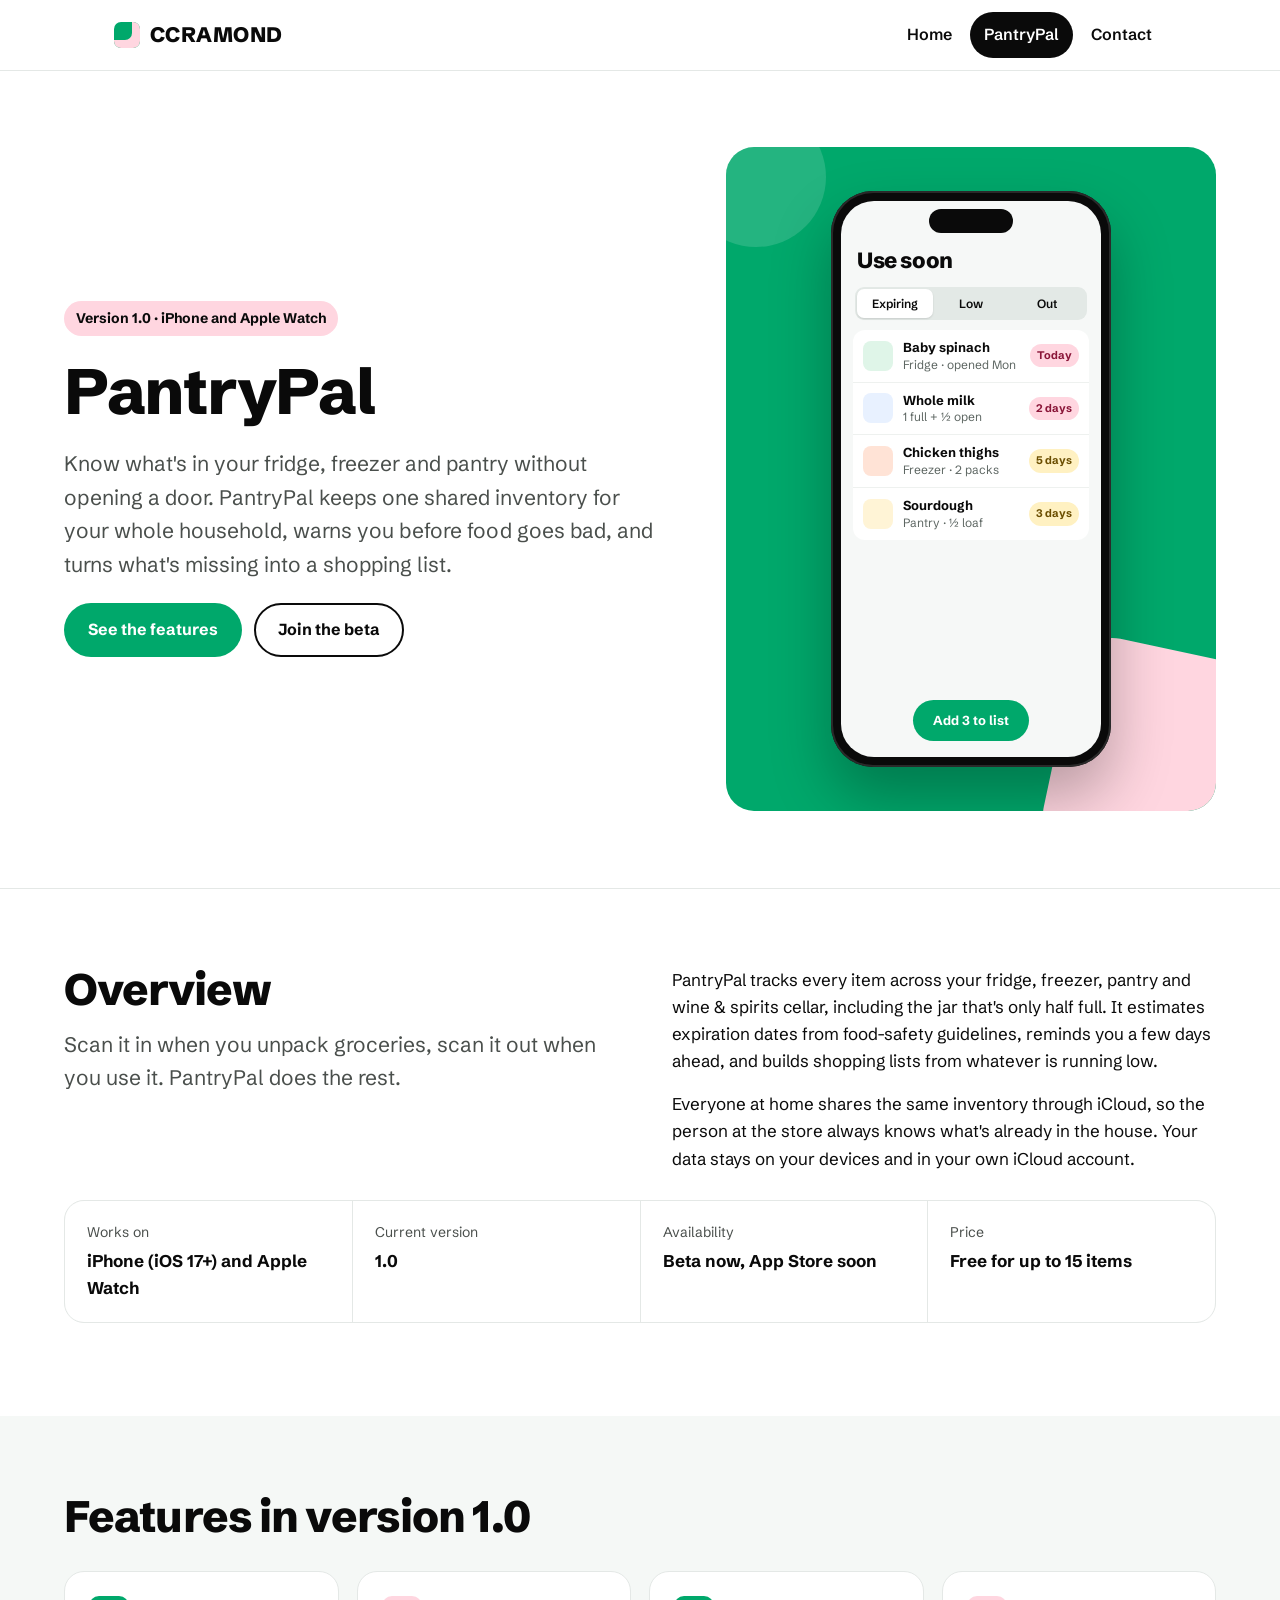
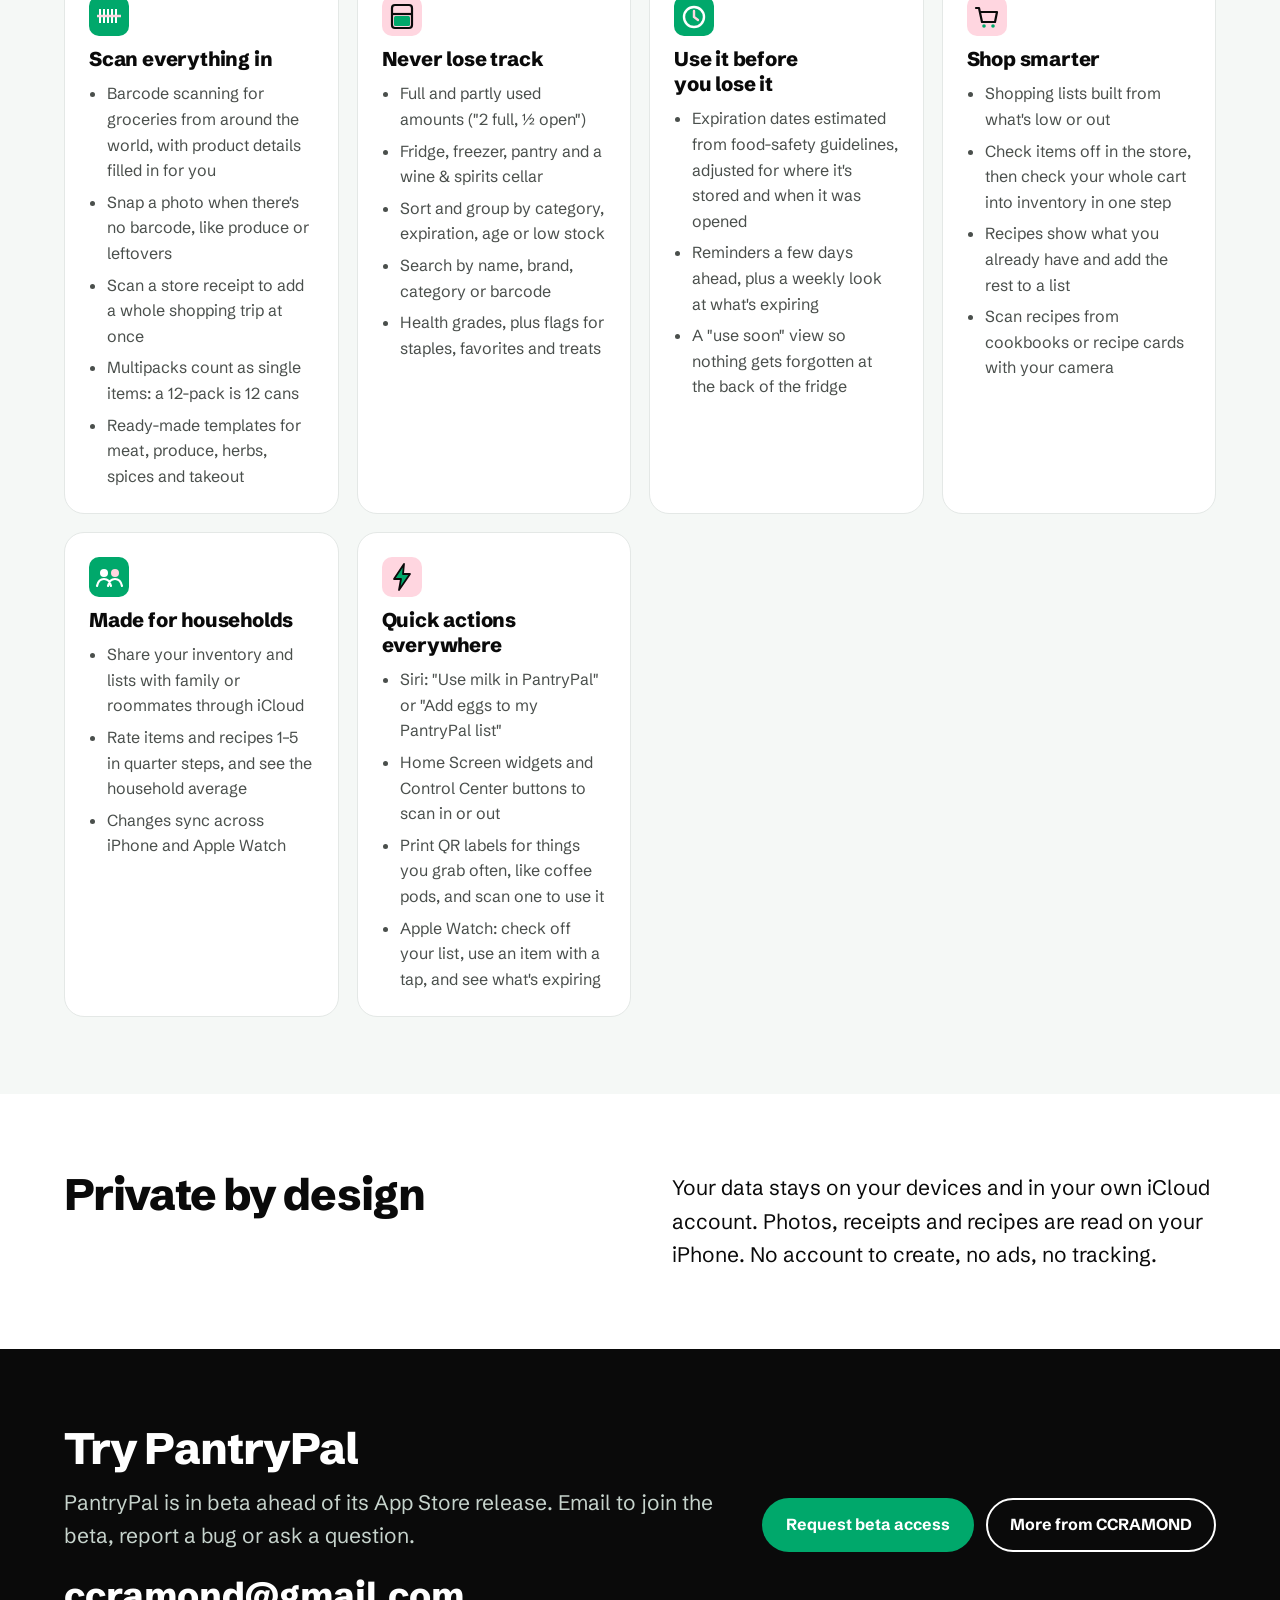
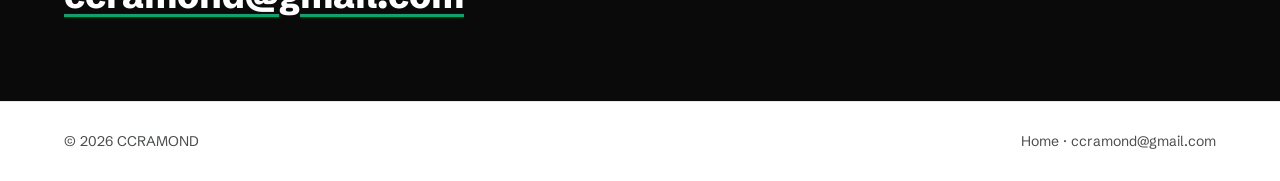
==== pantrypal.html @ 5ffdce91 "Add files via upload" ====
<!DOCTYPE html>
<html lang="en">
<head>
<meta charset="utf-8">
<meta name="viewport" content="width=device-width, initial-scale=1">
<title>PantryPal | CCRAMOND</title>
<meta name="description" content="PantryPal keeps one shared inventory of your fridge, freezer and pantry, warns you before food expires, and turns what's missing into a shopping list.">
<link rel="preconnect" href="https://fonts.googleapis.com">
<link rel="preconnect" href="https://fonts.gstatic.com" crossorigin>
<link href="https://fonts.googleapis.com/css2?family=Schibsted+Grotesk:wght@400;600;700;800&display=swap" rel="stylesheet">
<link rel="stylesheet" href="style.css">
</head>
<body>

<header>
  <div class="wrap">
    <a class="logo" href="index.html"><i aria-hidden="true"></i>CCRAMOND</a>
    <nav aria-label="Main">
      <a href="index.html">Home</a>
      <a href="pantrypal.html" aria-current="page">PantryPal</a>
      <a href="index.html#contact">Contact</a>
    </nav>
  </div>
</header>

<main>
  <section class="band hero">
    <div class="wrap">
      <div class="copy">
        <span class="tag">Version 1.0 · iPhone and Apple Watch</span>
        <h1>PantryPal</h1>
        <p class="lead">Know what's in your fridge, freezer and pantry without opening a door. PantryPal keeps one shared inventory for your whole household, warns you before food goes bad, and turns what's missing into a shopping list.</p>
        <div class="row">
          <a class="btn primary" href="#features">See the features</a>
          <a class="btn ghost" href="mailto:ccramond@gmail.com?subject=PantryPal%20beta">Join the beta</a>
        </div>
      </div>

      <div class="stage" aria-hidden="true">
        <div class="phone">
          <div class="screen">
            <div class="island"></div>
            <div class="bar"><b>Use soon</b></div>
            <div class="seg"><span class="on">Expiring</span><span>Low</span><span>Out</span></div>
            <div class="list">
              <div class="item"><span class="dot" style="background:#dff5e8"></span><div><strong>Baby spinach</strong><small>Fridge · opened Mon</small></div><span class="badge b-warn">Today</span></div>
              <div class="item"><span class="dot" style="background:#e8f1ff"></span><div><strong>Whole milk</strong><small>1 full + ½ open</small></div><span class="badge b-warn">2 days</span></div>
              <div class="item"><span class="dot" style="background:#ffe3d6"></span><div><strong>Chicken thighs</strong><small>Freezer · 2 packs</small></div><span class="badge b-low">5 days</span></div>
              <div class="item"><span class="dot" style="background:#fff4d6"></span><div><strong>Sourdough</strong><small>Pantry · ½ loaf</small></div><span class="badge b-low">3 days</span></div>
            </div>
            <div class="fab">Add 3 to list</div>
          </div>
        </div>
      </div>
    </div>
  </section>

  <section class="band" style="border-top:1px solid var(--line)">
    <div class="wrap split">
      <div class="copy">
        <h2>Overview</h2>
        <p class="lead">Scan it in when you unpack groceries, scan it out when you use it. PantryPal does the rest.</p>
      </div>
      <div class="copy">
        <p>PantryPal tracks every item across your fridge, freezer, pantry and wine &amp; spirits cellar, including the jar that's only half full. It estimates expiration dates from food-safety guidelines, reminds you a few days ahead, and builds shopping lists from whatever is running low.</p>
        <p>Everyone at home shares the same inventory through iCloud, so the person at the store always knows what's already in the house. Your data stays on your devices and in your own iCloud account.</p>
      </div>
    </div>
    <div class="wrap">
      <dl class="facts">
        <div><dt>Works on</dt><dd>iPhone (iOS 17+) and Apple Watch</dd></div>
        <div><dt>Current version</dt><dd>1.0</dd></div>
        <div><dt>Availability</dt><dd>Beta now, App Store soon</dd></div>
        <div><dt>Price</dt><dd>Free for up to 15 items</dd></div>
      </dl>
    </div>
  </section>

  <section class="band" id="features" style="background:var(--card)">
    <div class="wrap">
      <h2>Features in version 1.0</h2>
      <div class="features">
        <article class="feat" style="background:var(--bg)">
          <svg viewBox="0 0 40 40" aria-hidden="true"><rect width="40" height="40" rx="10" fill="#00a86b"/><path d="M11 13v14M15 13v14M19 13v14M23 13v14M27 13v14" stroke="#fff" stroke-width="2"/><path d="M8 20h24" stroke="#ffd6e0" stroke-width="2.5"/></svg>
          <h3>Scan everything in</h3>
          <ul>
            <li>Barcode scanning for groceries from around the world, with product details filled in for you</li>
            <li>Snap a photo when there's no barcode, like produce or leftovers</li>
            <li>Scan a store receipt to add a whole shopping trip at once</li>
            <li>Multipacks count as single items: a 12-pack is 12 cans</li>
            <li>Ready-made templates for meat, produce, herbs, spices and takeout</li>
          </ul>
        </article>
        <article class="feat" style="background:var(--bg)">
          <svg viewBox="0 0 40 40" aria-hidden="true"><rect width="40" height="40" rx="10" fill="#ffd6e0"/><rect x="10" y="9" width="20" height="23" rx="3" fill="none" stroke="#0a0a0a" stroke-width="2.2"/><path d="M10 18h20" stroke="#0a0a0a" stroke-width="2.2"/><rect x="12" y="20" width="16" height="10" rx="1.5" fill="#00a86b"/></svg>
          <h3>Never lose track</h3>
          <ul>
            <li>Full and partly used amounts ("2 full, ½ open")</li>
            <li>Fridge, freezer, pantry and a wine &amp; spirits cellar</li>
            <li>Sort and group by category, expiration, age or low stock</li>
            <li>Search by name, brand, category or barcode</li>
            <li>Health grades, plus flags for staples, favorites and treats</li>
          </ul>
        </article>
        <article class="feat" style="background:var(--bg)">
          <svg viewBox="0 0 40 40" aria-hidden="true"><rect width="40" height="40" rx="10" fill="#00a86b"/><circle cx="20" cy="21" r="10" fill="none" stroke="#fff" stroke-width="2.4"/><path d="M20 15v6l4 3" stroke="#ffd6e0" stroke-width="2.4" stroke-linecap="round" fill="none"/></svg>
          <h3>Use it before you lose it</h3>
          <ul>
            <li>Expiration dates estimated from food-safety guidelines, adjusted for where it's stored and when it was opened</li>
            <li>Reminders a few days ahead, plus a weekly look at what's expiring</li>
            <li>A "use soon" view so nothing gets forgotten at the back of the fridge</li>
          </ul>
        </article>
        <article class="feat" style="background:var(--bg)">
          <svg viewBox="0 0 40 40" aria-hidden="true"><rect width="40" height="40" rx="10" fill="#ffd6e0"/><path d="M9 12h3l3 14h13l2-10H14" fill="none" stroke="#0a0a0a" stroke-width="2.2" stroke-linejoin="round" stroke-linecap="round"/><circle cx="17" cy="30" r="1.8" fill="#00a86b"/><circle cx="26" cy="30" r="1.8" fill="#00a86b"/></svg>
          <h3>Shop smarter</h3>
          <ul>
            <li>Shopping lists built from what's low or out</li>
            <li>Check items off in the store, then check your whole cart into inventory in one step</li>
            <li>Recipes show what you already have and add the rest to a list</li>
            <li>Scan recipes from cookbooks or recipe cards with your camera</li>
          </ul>
        </article>
        <article class="feat" style="background:var(--bg)">
          <svg viewBox="0 0 40 40" aria-hidden="true"><rect width="40" height="40" rx="10" fill="#00a86b"/><circle cx="15" cy="16" r="4" fill="#fff"/><circle cx="26" cy="16" r="4" fill="#ffd6e0"/><path d="M8 29c1-5 4-7 7-7s6 2 7 7M19 29c1-5 4-7 7-7s6 2 7 7" fill="none" stroke="#fff" stroke-width="2.2" stroke-linecap="round"/></svg>
          <h3>Made for households</h3>
          <ul>
            <li>Share your inventory and lists with family or roommates through iCloud</li>
            <li>Rate items and recipes 1–5 in quarter steps, and see the household average</li>
            <li>Changes sync across iPhone and Apple Watch</li>
          </ul>
        </article>
        <article class="feat" style="background:var(--bg)">
          <svg viewBox="0 0 40 40" aria-hidden="true"><rect width="40" height="40" rx="10" fill="#ffd6e0"/><path d="M22 7L12 22h7l-2 11 11-16h-7z" fill="#00a86b" stroke="#0a0a0a" stroke-width="1.8" stroke-linejoin="round"/></svg>
          <h3>Quick actions everywhere</h3>
          <ul>
            <li>Siri: "Use milk in PantryPal" or "Add eggs to my PantryPal list"</li>
            <li>Home Screen widgets and Control Center buttons to scan in or out</li>
            <li>Print QR labels for things you grab often, like coffee pods, and scan one to use it</li>
            <li>Apple Watch: check off your list, use an item with a tap, and see what's expiring</li>
          </ul>
        </article>
      </div>
    </div>
  </section>

  <section class="band">
    <div class="wrap split">
      <div class="copy">
        <h2>Private by design</h2>
      </div>
      <div class="copy">
        <p class="lead" style="color:var(--ink)">Your data stays on your devices and in your own iCloud account. Photos, receipts and recipes are read on your iPhone. No account to create, no ads, no tracking.</p>
      </div>
    </div>
  </section>

  <section class="band contact">
    <div class="wrap box">
      <div style="display:grid;gap:14px">
        <h2>Try PantryPal</h2>
        <p class="lead">PantryPal is in beta ahead of its App Store release. Email to join the beta, report a bug or ask a question.</p>
        <a class="mail" href="mailto:ccramond@gmail.com?subject=PantryPal">ccramond@gmail.com</a>
      </div>
      <div class="row">
        <a class="btn primary" href="mailto:ccramond@gmail.com?subject=PantryPal%20beta">Request beta access</a>
        <a class="btn ghost" href="index.html">More from CCRAMOND</a>
      </div>
    </div>
  </section>
</main>

<footer>
  <div class="wrap">
    <span>© <span id="yr">2026</span> CCRAMOND</span>
    <span><a href="index.html">Home</a> · <a href="mailto:ccramond@gmail.com">ccramond@gmail.com</a></span>
  </div>
</footer>

<script>
{ document.getElementById('yr').textContent = new Date().getFullYear(); }
</script>
</body>
</html>
---- style.css ----
/*
VOICE: calm, confident indie studio; a few words, lots of air.
IDEA: the pantry shelf label: crisp blocks of colour, bold type, items in tidy rows.
PICTURE: an iPhone showing PantryPal's inventory, drawn in HTML so it stays sharp.
COLOUR and TYPE: white, emerald #00a86b, pale pink #ffd6e0, black; night #04140d. Schibsted Grotesk.
LAYOUT: full-width bands cut into rectangles; content up to 1180px; stacks below 760px.
*/
:root{color-scheme:light dark;
  --bg:light-dark(#ffffff,#04140d);
  --ink:light-dark(#0a0a0a,#eef7f2);
  --soft:light-dark(#4a4f4c,#a9bfb3);
  --line:light-dark(#e4e8e6,#163326);
  --card:light-dark(#f5f8f6,#0a2318);
  --green:#00a86b;--green-ink:#ffffff;
  --pink:light-dark(#ffd6e0,#3a1d26);--pink-ink:light-dark(#0a0a0a,#ffd6e0);
  --deep:light-dark(#0a0a0a,#000c07)}
:root[data-theme=light]{color-scheme:light}:root[data-theme=dark]{color-scheme:dark}
*{box-sizing:border-box;min-width:0}
html{scroll-padding-top:80px;scroll-behavior:smooth}
@media(prefers-reduced-motion:reduce){html{scroll-behavior:auto}*{animation:none!important;transition:none!important}}
body{margin:0;background:var(--bg);color:var(--ink);font:17px/1.6 "Schibsted Grotesk",system-ui,-apple-system,"Segoe UI",sans-serif;overflow-x:clip}
a{color:inherit}
.wrap{max-width:1180px;margin:0 auto}
.band{padding:clamp(40px,6vw,88px) max(5vw,18px)}
h1,h2,h3{font-weight:800;line-height:1.05;margin:0;text-wrap:balance;letter-spacing:-.02em}
h1{font-size:clamp(38px,6vw,64px)}
h2{font-size:clamp(30px,4vw,44px)}
h3{font-size:20px;line-height:1.25;letter-spacing:-.01em}
p{margin:0}
.lead{font-size:clamp(18px,2vw,21px);color:var(--soft);max-width:34em}

/* header */
header{position:sticky;top:0;z-index:10;background:color-mix(in srgb,var(--bg) 88%,transparent);backdrop-filter:blur(10px);border-bottom:1px solid var(--line)}
header .wrap{display:flex;align-items:center;justify-content:space-between;gap:12px;flex-wrap:wrap;padding:12px max(5vw,18px)}
.logo{font-weight:800;font-size:21px;letter-spacing:.02em;text-decoration:none;display:flex;align-items:center;gap:10px}
.logo i{width:26px;height:26px;border-radius:7px;background:var(--green);display:inline-block;box-shadow:inset -8px -8px 0 var(--pink)}
nav{display:flex;gap:4px;flex-wrap:wrap}
nav a{text-decoration:none;font-weight:600;font-size:16px;padding:10px 14px;border-radius:999px;min-height:44px;display:inline-flex;align-items:center}
nav a:hover{background:var(--card)}
nav a[aria-current=page]{background:var(--ink);color:var(--bg)}
a:focus-visible,button:focus-visible{outline:3px solid var(--green);outline-offset:3px}

/* buttons */
.btn{display:inline-flex;align-items:center;gap:8px;min-height:48px;padding:12px 22px;border-radius:999px;font:inherit;font-weight:700;font-size:16px;text-decoration:none;border:2px solid transparent;cursor:pointer}
.btn.primary{background:var(--green);color:var(--green-ink)}
.btn.primary:hover{filter:brightness(1.07)}
.btn.ghost{border-color:currentColor;background:transparent;color:inherit}
.row{display:flex;gap:12px;flex-wrap:wrap;align-items:center}

/* hero */
.hero .wrap{display:grid;grid-template-columns:minmax(0,1.1fr) minmax(0,.9fr);gap:clamp(28px,5vw,64px);align-items:center}
.hero .copy{display:grid;gap:22px}
.tag{display:inline-block;width:max-content;max-width:100%;background:var(--pink);color:var(--pink-ink);font-weight:700;font-size:14px;padding:6px 12px;border-radius:999px}
.stage{background:var(--green);border-radius:28px;padding:clamp(24px,4vw,44px);display:grid;place-items:center;position:relative;overflow:hidden;min-height:440px}
.stage::before{content:"";position:absolute;right:-60px;bottom:-60px;width:220px;height:220px;border-radius:40px;background:var(--pink);transform:rotate(12deg)}
.stage::after{content:"";position:absolute;left:-40px;top:-40px;width:140px;height:140px;border-radius:50%;background:rgba(255,255,255,.14)}

/* phone mock-up */
.phone{position:relative;z-index:1;width:min(280px,100%);aspect-ratio:9/18.5;background:#0a0a0a;border-radius:42px;padding:10px;box-shadow:0 30px 60px rgba(0,0,0,.28),inset 0 0 0 2px #2a2a2a;animation:float 6s ease-in-out infinite}
@keyframes float{50%{transform:translateY(-8px)}}
.screen{height:100%;background:#f6f8f7;color:#0a0a0a;border-radius:33px;overflow:hidden;display:flex;flex-direction:column;font-size:13px}
.island{width:84px;height:24px;background:#0a0a0a;border-radius:20px;margin:8px auto 6px}
.screen .bar{padding:4px 16px 8px}
.screen .bar b{font-size:22px;font-weight:800;letter-spacing:-.02em}
.seg{display:flex;margin:0 14px 10px;background:#e3e9e6;border-radius:9px;padding:2px}
.seg span{flex:1;text-align:center;padding:5px 0;border-radius:7px;font-weight:600;font-size:12px}
.seg span.on{background:#fff;box-shadow:0 1px 2px rgba(0,0,0,.12)}
.list{margin:0 12px;background:#fff;border-radius:12px;overflow:hidden}
.item{display:flex;align-items:center;gap:10px;padding:9px 10px;border-bottom:1px solid #eef1ef}
.item:last-child{border:0}
.dot{width:30px;height:30px;border-radius:8px;flex:none}
.item div{flex:1;line-height:1.3}
.item strong{display:block;font-size:13px}
.item small{color:#5d6662;font-size:12px}
.badge{font-size:11px;font-weight:700;padding:3px 7px;border-radius:999px;white-space:nowrap}
.b-warn{background:#ffd6e0;color:#8a1538}.b-low{background:#fff1c2;color:#6b4e00}.b-ok{background:#d6f5e7;color:#00653f}
.fab{margin:auto auto 16px;background:#00a86b;color:#fff;font-weight:700;padding:10px 20px;border-radius:999px;font-size:13px;display:flex;gap:6px;align-items:center}

/* apps grid */
.apps{display:grid;grid-template-columns:repeat(auto-fit,minmax(min(100%,320px),1fr));gap:20px;margin-top:32px}
.app{border-radius:24px;padding:28px;display:grid;gap:14px;align-content:start;text-decoration:none;border:1px solid var(--line);background:var(--card);transition:transform .2s}
a.app:hover{transform:translateY(-3px)}
.app.feature{background:var(--green);color:var(--green-ink);border-color:transparent}
.app.feature p{color:rgba(255,255,255,.9)}
.app p{color:var(--soft)}
.app .icon{width:64px;height:64px;border-radius:16px;display:grid;place-items:center}
.app .more{font-weight:700;margin-top:6px}
.app.soon{border-style:dashed;background:transparent}

/* split section */
.split{display:grid;grid-template-columns:minmax(0,1fr) minmax(0,1fr);gap:clamp(24px,5vw,64px);align-items:start}
.split .copy{display:grid;gap:16px}

/* features */
.features{display:grid;grid-template-columns:repeat(auto-fit,minmax(min(100%,260px),1fr));gap:18px;margin-top:32px}
.feat{background:var(--card);border:1px solid var(--line);border-radius:20px;padding:24px;display:grid;gap:10px;align-content:start}
.feat svg{width:40px;height:40px}
.feat ul{margin:0;padding-left:18px;color:var(--soft);font-size:16px;display:grid;gap:6px}

/* facts strip */
.facts{display:grid;grid-template-columns:repeat(auto-fit,minmax(min(100%,200px),1fr));gap:1px;background:var(--line);border:1px solid var(--line);border-radius:20px;overflow:hidden;margin-top:28px}
.facts div{background:var(--bg);padding:20px 22px}
.facts dt{font-size:14px;color:var(--soft)}
.facts dd{margin:4px 0 0;font-weight:700}

/* contact */
.contact{background:var(--deep);color:#fff}
.contact .lead{color:#c6d3cc}
.contact .box{display:grid;grid-template-columns:minmax(0,1fr) auto;gap:28px;align-items:center}
.mail{font-size:clamp(22px,3.4vw,36px);font-weight:800;color:#fff;overflow-wrap:anywhere;text-decoration-color:var(--green);text-underline-offset:6px}
.contact .btn.ghost{color:#fff}
.note{font-size:14px;color:#9fb3a8;min-height:1.4em}

/* footer */
footer{padding:28px max(5vw,18px);border-top:1px solid var(--line);color:var(--soft);font-size:14px}
footer .wrap{display:flex;justify-content:space-between;gap:12px;flex-wrap:wrap}
footer a{text-decoration:none}

@media(max-width:760px){
  .hero .wrap,.split,.contact .box{grid-template-columns:minmax(0,1fr)}
  .stage{min-height:0}
  nav a{padding:10px 12px}
}
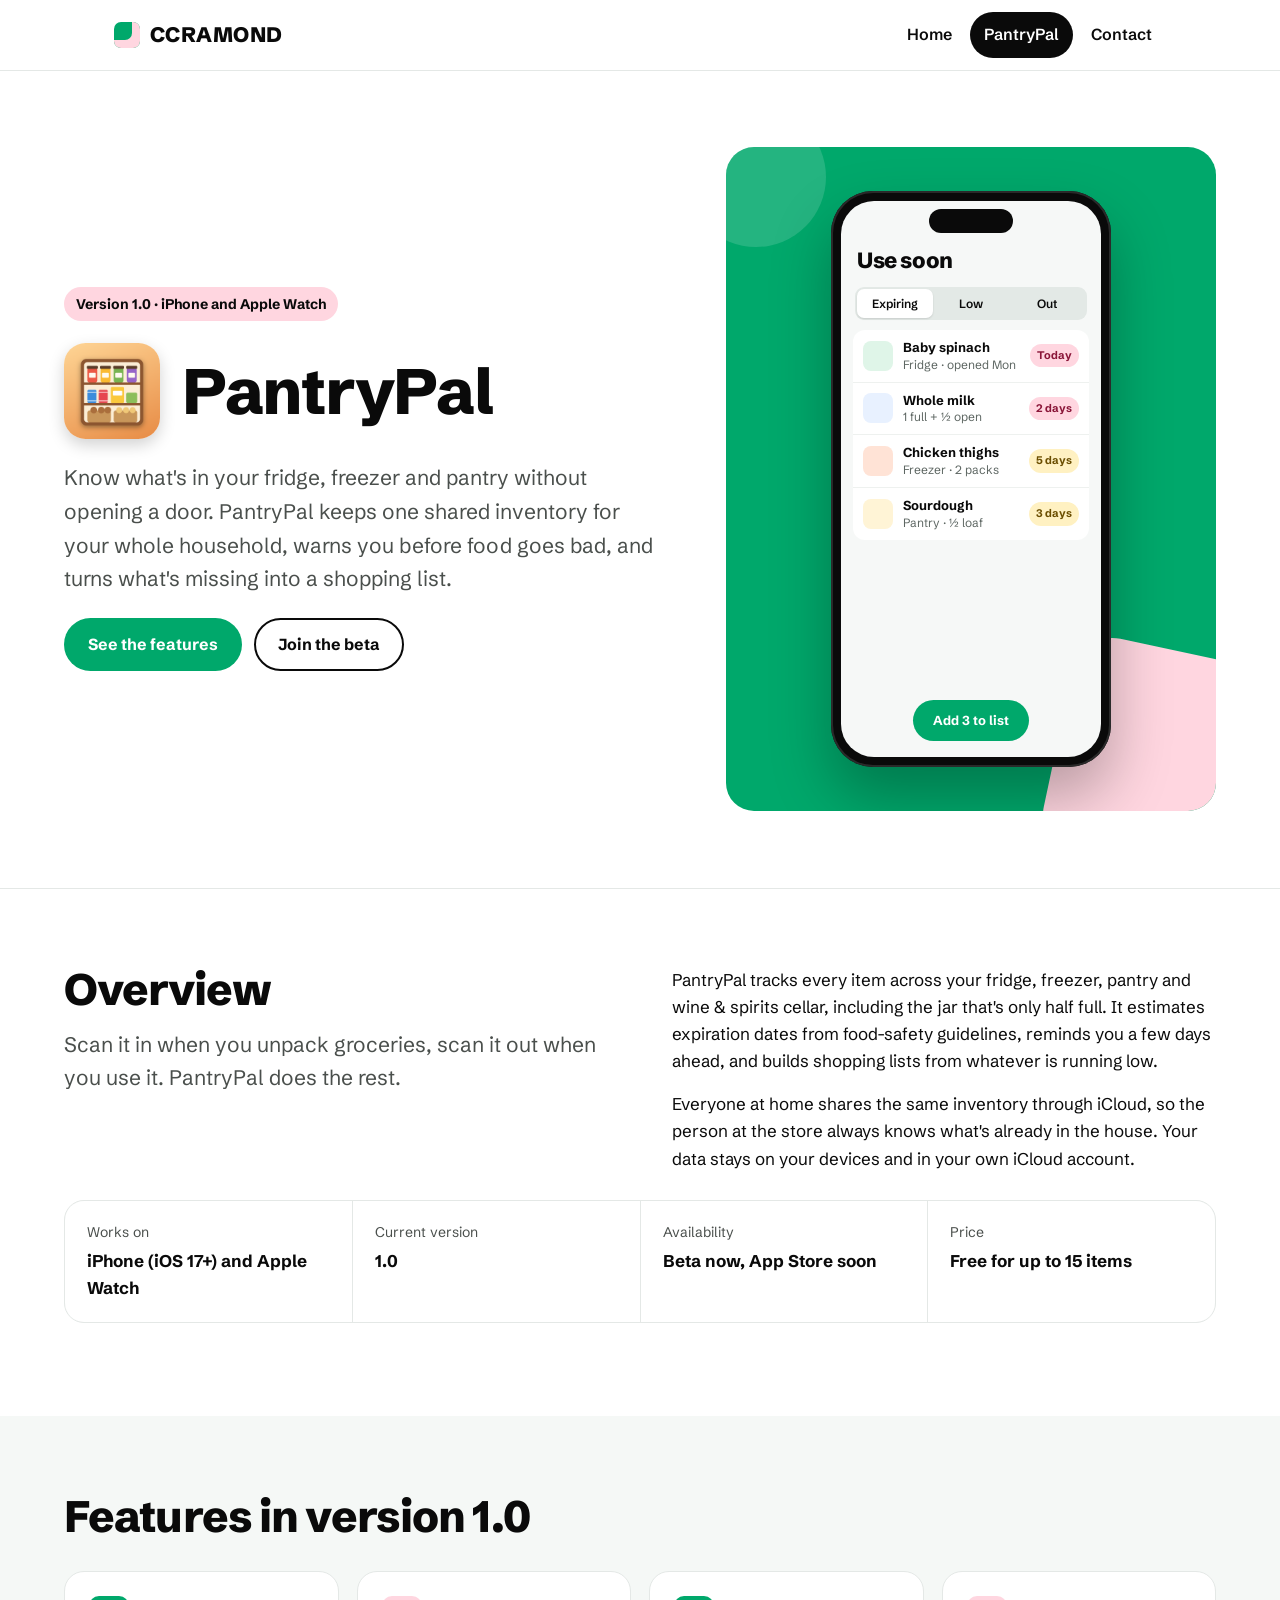
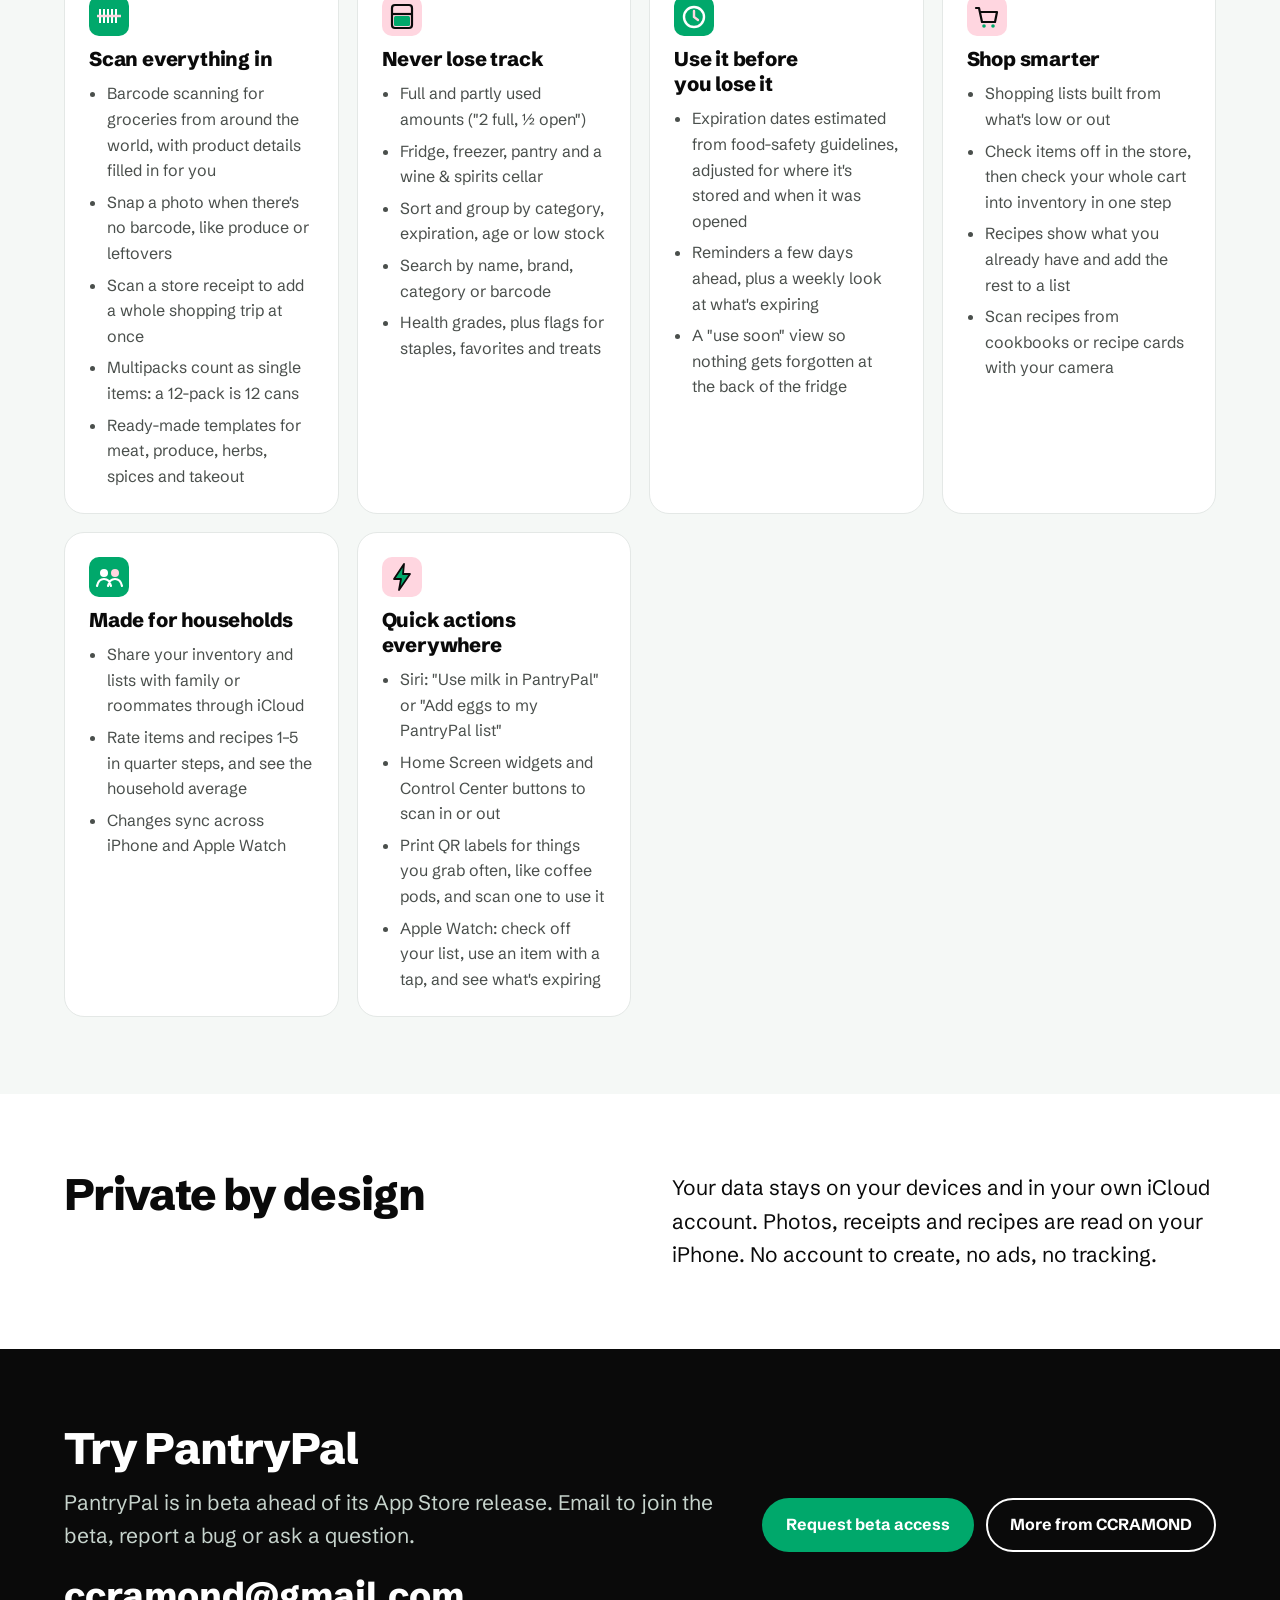
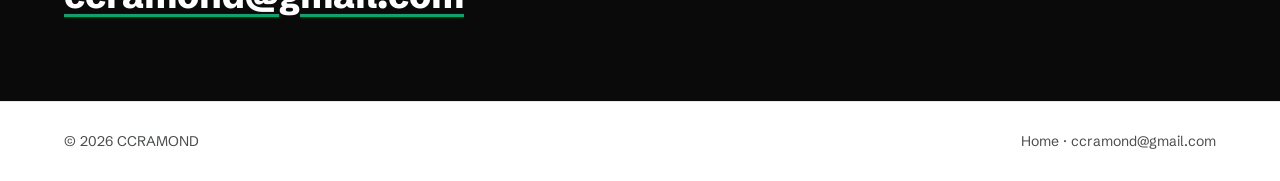
==== commit f96e87d5: "Add files via upload" ====
--- a/pantrypal.html
+++ b/pantrypal.html
@@ -9,6 +9,8 @@
 <link rel="preconnect" href="https://fonts.gstatic.com" crossorigin>
 <link href="https://fonts.googleapis.com/css2?family=Schibsted+Grotesk:wght@400;600;700;800&display=swap" rel="stylesheet">
 <link rel="stylesheet" href="style.css">
+<link rel="icon" type="image/png" href="images/pantrypal-favicon.png">
+<link rel="apple-touch-icon" href="images/pantrypal-touch-icon.png">
 </head>
 <body>
 
@@ -28,7 +30,10 @@
     <div class="wrap">
       <div class="copy">
         <span class="tag">Version 1.0 · iPhone and Apple Watch</span>
-        <h1>PantryPal</h1>
+        <div class="title-row">
+          <img class="appicon big" src="images/pantrypal-icon.png" width="96" height="96" alt="PantryPal app icon">
+          <h1>PantryPal</h1>
+        </div>
         <p class="lead">Know what's in your fridge, freezer and pantry without opening a door. PantryPal keeps one shared inventory for your whole household, warns you before food goes bad, and turns what's missing into a shopping list.</p>
         <div class="row">
           <a class="btn primary" href="#features">See the features</a>
--- a/style.css
+++ b/style.css
@@ -86,6 +86,9 @@
 .app .icon{width:64px;height:64px;border-radius:16px;display:grid;place-items:center}
 .app .more{font-weight:700;margin-top:6px}
 .app.soon{border-style:dashed;background:transparent}
+.appicon{display:block;width:72px;height:72px;border-radius:22.5%;box-shadow:0 6px 16px rgba(0,0,0,.18)}
+.appicon.big{width:clamp(72px,9vw,96px);height:auto;aspect-ratio:1}
+.title-row{display:flex;align-items:center;gap:clamp(14px,2vw,22px);flex-wrap:wrap}
 
 /* split section */
 .split{display:grid;grid-template-columns:minmax(0,1fr) minmax(0,1fr);gap:clamp(24px,5vw,64px);align-items:start}
